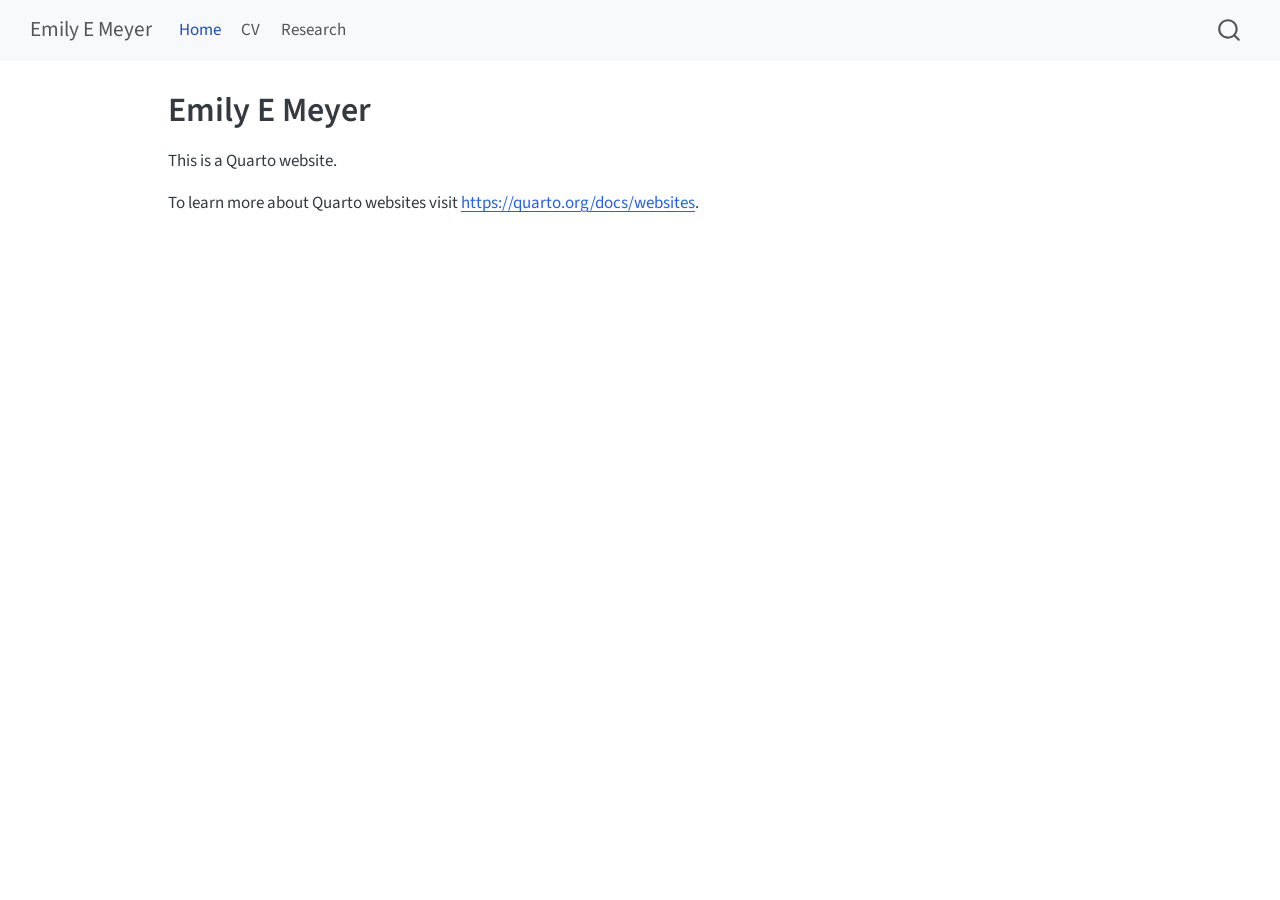
==== docs/index.html @ 0b40ec79 "setup docs folder with render" ====
<!DOCTYPE html>
<html xmlns="http://www.w3.org/1999/xhtml" lang="en" xml:lang="en"><head>

<meta charset="utf-8">
<meta name="generator" content="quarto-1.6.40">

<meta name="viewport" content="width=device-width, initial-scale=1.0, user-scalable=yes">


<title>Emily E Meyer</title>
<style>
code{white-space: pre-wrap;}
span.smallcaps{font-variant: small-caps;}
div.columns{display: flex; gap: min(4vw, 1.5em);}
div.column{flex: auto; overflow-x: auto;}
div.hanging-indent{margin-left: 1.5em; text-indent: -1.5em;}
ul.task-list{list-style: none;}
ul.task-list li input[type="checkbox"] {
  width: 0.8em;
  margin: 0 0.8em 0.2em -1em; /* quarto-specific, see https://github.com/quarto-dev/quarto-cli/issues/4556 */ 
  vertical-align: middle;
}
</style>


<script src="site_libs/quarto-nav/quarto-nav.js"></script>
<script src="site_libs/quarto-nav/headroom.min.js"></script>
<script src="site_libs/clipboard/clipboard.min.js"></script>
<script src="site_libs/quarto-search/autocomplete.umd.js"></script>
<script src="site_libs/quarto-search/fuse.min.js"></script>
<script src="site_libs/quarto-search/quarto-search.js"></script>
<meta name="quarto:offset" content="./">
<script src="site_libs/quarto-html/quarto.js"></script>
<script src="site_libs/quarto-html/popper.min.js"></script>
<script src="site_libs/quarto-html/tippy.umd.min.js"></script>
<script src="site_libs/quarto-html/anchor.min.js"></script>
<link href="site_libs/quarto-html/tippy.css" rel="stylesheet">
<link href="site_libs/quarto-html/quarto-syntax-highlighting-549806ee2085284f45b00abea8c6df48.css" rel="stylesheet" id="quarto-text-highlighting-styles">
<script src="site_libs/bootstrap/bootstrap.min.js"></script>
<link href="site_libs/bootstrap/bootstrap-icons.css" rel="stylesheet">
<link href="site_libs/bootstrap/bootstrap-ddd961a2510921635943dfbbd19534c4.min.css" rel="stylesheet" append-hash="true" id="quarto-bootstrap" data-mode="light">
<script id="quarto-search-options" type="application/json">{
  "location": "navbar",
  "copy-button": false,
  "collapse-after": 3,
  "panel-placement": "end",
  "type": "overlay",
  "limit": 50,
  "keyboard-shortcut": [
    "f",
    "/",
    "s"
  ],
  "show-item-context": false,
  "language": {
    "search-no-results-text": "No results",
    "search-matching-documents-text": "matching documents",
    "search-copy-link-title": "Copy link to search",
    "search-hide-matches-text": "Hide additional matches",
    "search-more-match-text": "more match in this document",
    "search-more-matches-text": "more matches in this document",
    "search-clear-button-title": "Clear",
    "search-text-placeholder": "",
    "search-detached-cancel-button-title": "Cancel",
    "search-submit-button-title": "Submit",
    "search-label": "Search"
  }
}</script>


<link rel="stylesheet" href="styles.css">
</head>

<body class="nav-fixed">

<div id="quarto-search-results"></div>
  <header id="quarto-header" class="headroom fixed-top">
    <nav class="navbar navbar-expand-lg " data-bs-theme="dark">
      <div class="navbar-container container-fluid">
      <div class="navbar-brand-container mx-auto">
    <a class="navbar-brand" href="./index.html">
    <span class="navbar-title">Emily E Meyer</span>
    </a>
  </div>
            <div id="quarto-search" class="" title="Search"></div>
          <button class="navbar-toggler" type="button" data-bs-toggle="collapse" data-bs-target="#navbarCollapse" aria-controls="navbarCollapse" role="menu" aria-expanded="false" aria-label="Toggle navigation" onclick="if (window.quartoToggleHeadroom) { window.quartoToggleHeadroom(); }">
  <span class="navbar-toggler-icon"></span>
</button>
          <div class="collapse navbar-collapse" id="navbarCollapse">
            <ul class="navbar-nav navbar-nav-scroll me-auto">
  <li class="nav-item">
    <a class="nav-link active" href="./index.html" aria-current="page"> 
<span class="menu-text">Home</span></a>
  </li>  
  <li class="nav-item">
    <a class="nav-link" href="./cv.qmd"> 
<span class="menu-text">CV</span></a>
  </li>  
  <li class="nav-item">
    <a class="nav-link" href="./posts/index.qmd"> 
<span class="menu-text">Research</span></a>
  </li>  
</ul>
          </div> <!-- /navcollapse -->
            <div class="quarto-navbar-tools">
</div>
      </div> <!-- /container-fluid -->
    </nav>
</header>
<!-- content -->
<div id="quarto-content" class="quarto-container page-columns page-rows-contents page-layout-article page-navbar">
<!-- sidebar -->
<!-- margin-sidebar -->
    <div id="quarto-margin-sidebar" class="sidebar margin-sidebar zindex-bottom">
        
    </div>
<!-- main -->
<main class="content" id="quarto-document-content">

<header id="title-block-header" class="quarto-title-block default">
<div class="quarto-title">
<h1 class="title">Emily E Meyer</h1>
</div>



<div class="quarto-title-meta">

    
  
    
  </div>
  


</header>


<p>This is a Quarto website.</p>
<p>To learn more about Quarto websites visit <a href="https://quarto.org/docs/websites" class="uri">https://quarto.org/docs/websites</a>.</p>



</main> <!-- /main -->
<script id="quarto-html-after-body" type="application/javascript">
window.document.addEventListener("DOMContentLoaded", function (event) {
  const toggleBodyColorMode = (bsSheetEl) => {
    const mode = bsSheetEl.getAttribute("data-mode");
    const bodyEl = window.document.querySelector("body");
    if (mode === "dark") {
      bodyEl.classList.add("quarto-dark");
      bodyEl.classList.remove("quarto-light");
    } else {
      bodyEl.classList.add("quarto-light");
      bodyEl.classList.remove("quarto-dark");
    }
  }
  const toggleBodyColorPrimary = () => {
    const bsSheetEl = window.document.querySelector("link#quarto-bootstrap");
    if (bsSheetEl) {
      toggleBodyColorMode(bsSheetEl);
    }
  }
  toggleBodyColorPrimary();  
  const icon = "";
  const anchorJS = new window.AnchorJS();
  anchorJS.options = {
    placement: 'right',
    icon: icon
  };
  anchorJS.add('.anchored');
  const isCodeAnnotation = (el) => {
    for (const clz of el.classList) {
      if (clz.startsWith('code-annotation-')) {                     
        return true;
      }
    }
    return false;
  }
  const onCopySuccess = function(e) {
    // button target
    const button = e.trigger;
    // don't keep focus
    button.blur();
    // flash "checked"
    button.classList.add('code-copy-button-checked');
    var currentTitle = button.getAttribute("title");
    button.setAttribute("title", "Copied!");
    let tooltip;
    if (window.bootstrap) {
      button.setAttribute("data-bs-toggle", "tooltip");
      button.setAttribute("data-bs-placement", "left");
      button.setAttribute("data-bs-title", "Copied!");
      tooltip = new bootstrap.Tooltip(button, 
        { trigger: "manual", 
          customClass: "code-copy-button-tooltip",
          offset: [0, -8]});
      tooltip.show();    
    }
    setTimeout(function() {
      if (tooltip) {
        tooltip.hide();
        button.removeAttribute("data-bs-title");
        button.removeAttribute("data-bs-toggle");
        button.removeAttribute("data-bs-placement");
      }
      button.setAttribute("title", currentTitle);
      button.classList.remove('code-copy-button-checked');
    }, 1000);
    // clear code selection
    e.clearSelection();
  }
  const getTextToCopy = function(trigger) {
      const codeEl = trigger.previousElementSibling.cloneNode(true);
      for (const childEl of codeEl.children) {
        if (isCodeAnnotation(childEl)) {
          childEl.remove();
        }
      }
      return codeEl.innerText;
  }
  const clipboard = new window.ClipboardJS('.code-copy-button:not([data-in-quarto-modal])', {
    text: getTextToCopy
  });
  clipboard.on('success', onCopySuccess);
  if (window.document.getElementById('quarto-embedded-source-code-modal')) {
    const clipboardModal = new window.ClipboardJS('.code-copy-button[data-in-quarto-modal]', {
      text: getTextToCopy,
      container: window.document.getElementById('quarto-embedded-source-code-modal')
    });
    clipboardModal.on('success', onCopySuccess);
  }
    var localhostRegex = new RegExp(/^(?:http|https):\/\/localhost\:?[0-9]*\//);
    var mailtoRegex = new RegExp(/^mailto:/);
      var filterRegex = new RegExp('/' + window.location.host + '/');
    var isInternal = (href) => {
        return filterRegex.test(href) || localhostRegex.test(href) || mailtoRegex.test(href);
    }
    // Inspect non-navigation links and adorn them if external
 	var links = window.document.querySelectorAll('a[href]:not(.nav-link):not(.navbar-brand):not(.toc-action):not(.sidebar-link):not(.sidebar-item-toggle):not(.pagination-link):not(.no-external):not([aria-hidden]):not(.dropdown-item):not(.quarto-navigation-tool):not(.about-link)');
    for (var i=0; i<links.length; i++) {
      const link = links[i];
      if (!isInternal(link.href)) {
        // undo the damage that might have been done by quarto-nav.js in the case of
        // links that we want to consider external
        if (link.dataset.originalHref !== undefined) {
          link.href = link.dataset.originalHref;
        }
      }
    }
  function tippyHover(el, contentFn, onTriggerFn, onUntriggerFn) {
    const config = {
      allowHTML: true,
      maxWidth: 500,
      delay: 100,
      arrow: false,
      appendTo: function(el) {
          return el.parentElement;
      },
      interactive: true,
      interactiveBorder: 10,
      theme: 'quarto',
      placement: 'bottom-start',
    };
    if (contentFn) {
      config.content = contentFn;
    }
    if (onTriggerFn) {
      config.onTrigger = onTriggerFn;
    }
    if (onUntriggerFn) {
      config.onUntrigger = onUntriggerFn;
    }
    window.tippy(el, config); 
  }
  const noterefs = window.document.querySelectorAll('a[role="doc-noteref"]');
  for (var i=0; i<noterefs.length; i++) {
    const ref = noterefs[i];
    tippyHover(ref, function() {
      // use id or data attribute instead here
      let href = ref.getAttribute('data-footnote-href') || ref.getAttribute('href');
      try { href = new URL(href).hash; } catch {}
      const id = href.replace(/^#\/?/, "");
      const note = window.document.getElementById(id);
      if (note) {
        return note.innerHTML;
      } else {
        return "";
      }
    });
  }
  const xrefs = window.document.querySelectorAll('a.quarto-xref');
  const processXRef = (id, note) => {
    // Strip column container classes
    const stripColumnClz = (el) => {
      el.classList.remove("page-full", "page-columns");
      if (el.children) {
        for (const child of el.children) {
          stripColumnClz(child);
        }
      }
    }
    stripColumnClz(note)
    if (id === null || id.startsWith('sec-')) {
      // Special case sections, only their first couple elements
      const container = document.createElement("div");
      if (note.children && note.children.length > 2) {
        container.appendChild(note.children[0].cloneNode(true));
        for (let i = 1; i < note.children.length; i++) {
          const child = note.children[i];
          if (child.tagName === "P" && child.innerText === "") {
            continue;
          } else {
            container.appendChild(child.cloneNode(true));
            break;
          }
        }
        if (window.Quarto?.typesetMath) {
          window.Quarto.typesetMath(container);
        }
        return container.innerHTML
      } else {
        if (window.Quarto?.typesetMath) {
          window.Quarto.typesetMath(note);
        }
        return note.innerHTML;
      }
    } else {
      // Remove any anchor links if they are present
      const anchorLink = note.querySelector('a.anchorjs-link');
      if (anchorLink) {
        anchorLink.remove();
      }
      if (window.Quarto?.typesetMath) {
        window.Quarto.typesetMath(note);
      }
      if (note.classList.contains("callout")) {
        return note.outerHTML;
      } else {
        return note.innerHTML;
      }
    }
  }
  for (var i=0; i<xrefs.length; i++) {
    const xref = xrefs[i];
    tippyHover(xref, undefined, function(instance) {
      instance.disable();
      let url = xref.getAttribute('href');
      let hash = undefined; 
      if (url.startsWith('#')) {
        hash = url;
      } else {
        try { hash = new URL(url).hash; } catch {}
      }
      if (hash) {
        const id = hash.replace(/^#\/?/, "");
        const note = window.document.getElementById(id);
        if (note !== null) {
          try {
            const html = processXRef(id, note.cloneNode(true));
            instance.setContent(html);
          } finally {
            instance.enable();
            instance.show();
          }
        } else {
          // See if we can fetch this
          fetch(url.split('#')[0])
          .then(res => res.text())
          .then(html => {
            const parser = new DOMParser();
            const htmlDoc = parser.parseFromString(html, "text/html");
            const note = htmlDoc.getElementById(id);
            if (note !== null) {
              const html = processXRef(id, note);
              instance.setContent(html);
            } 
          }).finally(() => {
            instance.enable();
            instance.show();
          });
        }
      } else {
        // See if we can fetch a full url (with no hash to target)
        // This is a special case and we should probably do some content thinning / targeting
        fetch(url)
        .then(res => res.text())
        .then(html => {
          const parser = new DOMParser();
          const htmlDoc = parser.parseFromString(html, "text/html");
          const note = htmlDoc.querySelector('main.content');
          if (note !== null) {
            // This should only happen for chapter cross references
            // (since there is no id in the URL)
            // remove the first header
            if (note.children.length > 0 && note.children[0].tagName === "HEADER") {
              note.children[0].remove();
            }
            const html = processXRef(null, note);
            instance.setContent(html);
          } 
        }).finally(() => {
          instance.enable();
          instance.show();
        });
      }
    }, function(instance) {
    });
  }
      let selectedAnnoteEl;
      const selectorForAnnotation = ( cell, annotation) => {
        let cellAttr = 'data-code-cell="' + cell + '"';
        let lineAttr = 'data-code-annotation="' +  annotation + '"';
        const selector = 'span[' + cellAttr + '][' + lineAttr + ']';
        return selector;
      }
      const selectCodeLines = (annoteEl) => {
        const doc = window.document;
        const targetCell = annoteEl.getAttribute("data-target-cell");
        const targetAnnotation = annoteEl.getAttribute("data-target-annotation");
        const annoteSpan = window.document.querySelector(selectorForAnnotation(targetCell, targetAnnotation));
        const lines = annoteSpan.getAttribute("data-code-lines").split(",");
        const lineIds = lines.map((line) => {
          return targetCell + "-" + line;
        })
        let top = null;
        let height = null;
        let parent = null;
        if (lineIds.length > 0) {
            //compute the position of the single el (top and bottom and make a div)
            const el = window.document.getElementById(lineIds[0]);
            top = el.offsetTop;
            height = el.offsetHeight;
            parent = el.parentElement.parentElement;
          if (lineIds.length > 1) {
            const lastEl = window.document.getElementById(lineIds[lineIds.length - 1]);
            const bottom = lastEl.offsetTop + lastEl.offsetHeight;
            height = bottom - top;
          }
          if (top !== null && height !== null && parent !== null) {
            // cook up a div (if necessary) and position it 
            let div = window.document.getElementById("code-annotation-line-highlight");
            if (div === null) {
              div = window.document.createElement("div");
              div.setAttribute("id", "code-annotation-line-highlight");
              div.style.position = 'absolute';
              parent.appendChild(div);
            }
            div.style.top = top - 2 + "px";
            div.style.height = height + 4 + "px";
            div.style.left = 0;
            let gutterDiv = window.document.getElementById("code-annotation-line-highlight-gutter");
            if (gutterDiv === null) {
              gutterDiv = window.document.createElement("div");
              gutterDiv.setAttribute("id", "code-annotation-line-highlight-gutter");
              gutterDiv.style.position = 'absolute';
              const codeCell = window.document.getElementById(targetCell);
              const gutter = codeCell.querySelector('.code-annotation-gutter');
              gutter.appendChild(gutterDiv);
            }
            gutterDiv.style.top = top - 2 + "px";
            gutterDiv.style.height = height + 4 + "px";
          }
          selectedAnnoteEl = annoteEl;
        }
      };
      const unselectCodeLines = () => {
        const elementsIds = ["code-annotation-line-highlight", "code-annotation-line-highlight-gutter"];
        elementsIds.forEach((elId) => {
          const div = window.document.getElementById(elId);
          if (div) {
            div.remove();
          }
        });
        selectedAnnoteEl = undefined;
      };
        // Handle positioning of the toggle
    window.addEventListener(
      "resize",
      throttle(() => {
        elRect = undefined;
        if (selectedAnnoteEl) {
          selectCodeLines(selectedAnnoteEl);
        }
      }, 10)
    );
    function throttle(fn, ms) {
    let throttle = false;
    let timer;
      return (...args) => {
        if(!throttle) { // first call gets through
            fn.apply(this, args);
            throttle = true;
        } else { // all the others get throttled
            if(timer) clearTimeout(timer); // cancel #2
            timer = setTimeout(() => {
              fn.apply(this, args);
              timer = throttle = false;
            }, ms);
        }
      };
    }
      // Attach click handler to the DT
      const annoteDls = window.document.querySelectorAll('dt[data-target-cell]');
      for (const annoteDlNode of annoteDls) {
        annoteDlNode.addEventListener('click', (event) => {
          const clickedEl = event.target;
          if (clickedEl !== selectedAnnoteEl) {
            unselectCodeLines();
            const activeEl = window.document.querySelector('dt[data-target-cell].code-annotation-active');
            if (activeEl) {
              activeEl.classList.remove('code-annotation-active');
            }
            selectCodeLines(clickedEl);
            clickedEl.classList.add('code-annotation-active');
          } else {
            // Unselect the line
            unselectCodeLines();
            clickedEl.classList.remove('code-annotation-active');
          }
        });
      }
  const findCites = (el) => {
    const parentEl = el.parentElement;
    if (parentEl) {
      const cites = parentEl.dataset.cites;
      if (cites) {
        return {
          el,
          cites: cites.split(' ')
        };
      } else {
        return findCites(el.parentElement)
      }
    } else {
      return undefined;
    }
  };
  var bibliorefs = window.document.querySelectorAll('a[role="doc-biblioref"]');
  for (var i=0; i<bibliorefs.length; i++) {
    const ref = bibliorefs[i];
    const citeInfo = findCites(ref);
    if (citeInfo) {
      tippyHover(citeInfo.el, function() {
        var popup = window.document.createElement('div');
        citeInfo.cites.forEach(function(cite) {
          var citeDiv = window.document.createElement('div');
          citeDiv.classList.add('hanging-indent');
          citeDiv.classList.add('csl-entry');
          var biblioDiv = window.document.getElementById('ref-' + cite);
          if (biblioDiv) {
            citeDiv.innerHTML = biblioDiv.innerHTML;
          }
          popup.appendChild(citeDiv);
        });
        return popup.innerHTML;
      });
    }
  }
});
</script>
</div> <!-- /content -->




</body></html>
---- docs/site_libs/quarto-html/tippy.css ----
.tippy-box[data-animation=fade][data-state=hidden]{opacity:0}[data-tippy-root]{max-width:calc(100vw - 10px)}.tippy-box{position:relative;background-color:#333;color:#fff;border-radius:4px;font-size:14px;line-height:1.4;white-space:normal;outline:0;transition-property:transform,visibility,opacity}.tippy-box[data-placement^=top]>.tippy-arrow{bottom:0}.tippy-box[data-placement^=top]>.tippy-arrow:before{bottom:-7px;left:0;border-width:8px 8px 0;border-top-color:initial;transform-origin:center top}.tippy-box[data-placement^=bottom]>.tippy-arrow{top:0}.tippy-box[data-placement^=bottom]>.tippy-arrow:before{top:-7px;left:0;border-width:0 8px 8px;border-bottom-color:initial;transform-origin:center bottom}.tippy-box[data-placement^=left]>.tippy-arrow{right:0}.tippy-box[data-placement^=left]>.tippy-arrow:before{border-width:8px 0 8px 8px;border-left-color:initial;right:-7px;transform-origin:center left}.tippy-box[data-placement^=right]>.tippy-arrow{left:0}.tippy-box[data-placement^=right]>.tippy-arrow:before{left:-7px;border-width:8px 8px 8px 0;border-right-color:initial;transform-origin:center right}.tippy-box[data-inertia][data-state=visible]{transition-timing-function:cubic-bezier(.54,1.5,.38,1.11)}.tippy-arrow{width:16px;height:16px;color:#333}.tippy-arrow:before{content:"";position:absolute;border-color:transparent;border-style:solid}.tippy-content{position:relative;padding:5px 9px;z-index:1}
---- docs/site_libs/quarto-html/quarto-syntax-highlighting-549806ee2085284f45b00abea8c6df48.css ----
/* quarto syntax highlight colors */
:root {
  --quarto-hl-ot-color: #003B4F;
  --quarto-hl-at-color: #657422;
  --quarto-hl-ss-color: #20794D;
  --quarto-hl-an-color: #5E5E5E;
  --quarto-hl-fu-color: #4758AB;
  --quarto-hl-st-color: #20794D;
  --quarto-hl-cf-color: #003B4F;
  --quarto-hl-op-color: #5E5E5E;
  --quarto-hl-er-color: #AD0000;
  --quarto-hl-bn-color: #AD0000;
  --quarto-hl-al-color: #AD0000;
  --quarto-hl-va-color: #111111;
  --quarto-hl-bu-color: inherit;
  --quarto-hl-ex-color: inherit;
  --quarto-hl-pp-color: #AD0000;
  --quarto-hl-in-color: #5E5E5E;
  --quarto-hl-vs-color: #20794D;
  --quarto-hl-wa-color: #5E5E5E;
  --quarto-hl-do-color: #5E5E5E;
  --quarto-hl-im-color: #00769E;
  --quarto-hl-ch-color: #20794D;
  --quarto-hl-dt-color: #AD0000;
  --quarto-hl-fl-color: #AD0000;
  --quarto-hl-co-color: #5E5E5E;
  --quarto-hl-cv-color: #5E5E5E;
  --quarto-hl-cn-color: #8f5902;
  --quarto-hl-sc-color: #5E5E5E;
  --quarto-hl-dv-color: #AD0000;
  --quarto-hl-kw-color: #003B4F;
}

/* other quarto variables */
:root {
  --quarto-font-monospace: SFMono-Regular, Menlo, Monaco, Consolas, "Liberation Mono", "Courier New", monospace;
}

pre > code.sourceCode > span {
  color: #003B4F;
}

code span {
  color: #003B4F;
}

code.sourceCode > span {
  color: #003B4F;
}

div.sourceCode,
div.sourceCode pre.sourceCode {
  color: #003B4F;
}

code span.ot {
  color: #003B4F;
  font-style: inherit;
}

code span.at {
  color: #657422;
  font-style: inherit;
}

code span.ss {
  color: #20794D;
  font-style: inherit;
}

code span.an {
  color: #5E5E5E;
  font-style: inherit;
}

code span.fu {
  color: #4758AB;
  font-style: inherit;
}

code span.st {
  color: #20794D;
  font-style: inherit;
}

code span.cf {
  color: #003B4F;
  font-weight: bold;
  font-style: inherit;
}

code span.op {
  color: #5E5E5E;
  font-style: inherit;
}

code span.er {
  color: #AD0000;
  font-style: inherit;
}

code span.bn {
  color: #AD0000;
  font-style: inherit;
}

code span.al {
  color: #AD0000;
  font-style: inherit;
}

code span.va {
  color: #111111;
  font-style: inherit;
}

code span.bu {
  font-style: inherit;
}

code span.ex {
  font-style: inherit;
}

code span.pp {
  color: #AD0000;
  font-style: inherit;
}

code span.in {
  color: #5E5E5E;
  font-style: inherit;
}

code span.vs {
  color: #20794D;
  font-style: inherit;
}

code span.wa {
  color: #5E5E5E;
  font-style: italic;
}

code span.do {
  color: #5E5E5E;
  font-style: italic;
}

code span.im {
  color: #00769E;
  font-style: inherit;
}

code span.ch {
  color: #20794D;
  font-style: inherit;
}

code span.dt {
  color: #AD0000;
  font-style: inherit;
}

code span.fl {
  color: #AD0000;
  font-style: inherit;
}

code span.co {
  color: #5E5E5E;
  font-style: inherit;
}

code span.cv {
  color: #5E5E5E;
  font-style: italic;
}

code span.cn {
  color: #8f5902;
  font-style: inherit;
}

code span.sc {
  color: #5E5E5E;
  font-style: inherit;
}

code span.dv {
  color: #AD0000;
  font-style: inherit;
}

code span.kw {
  color: #003B4F;
  font-weight: bold;
  font-style: inherit;
}

.prevent-inlining {
  content: "</";
}

/*# sourceMappingURL=ae99138f4fbc2fb4c9f5e5cd69c22459.css.map */
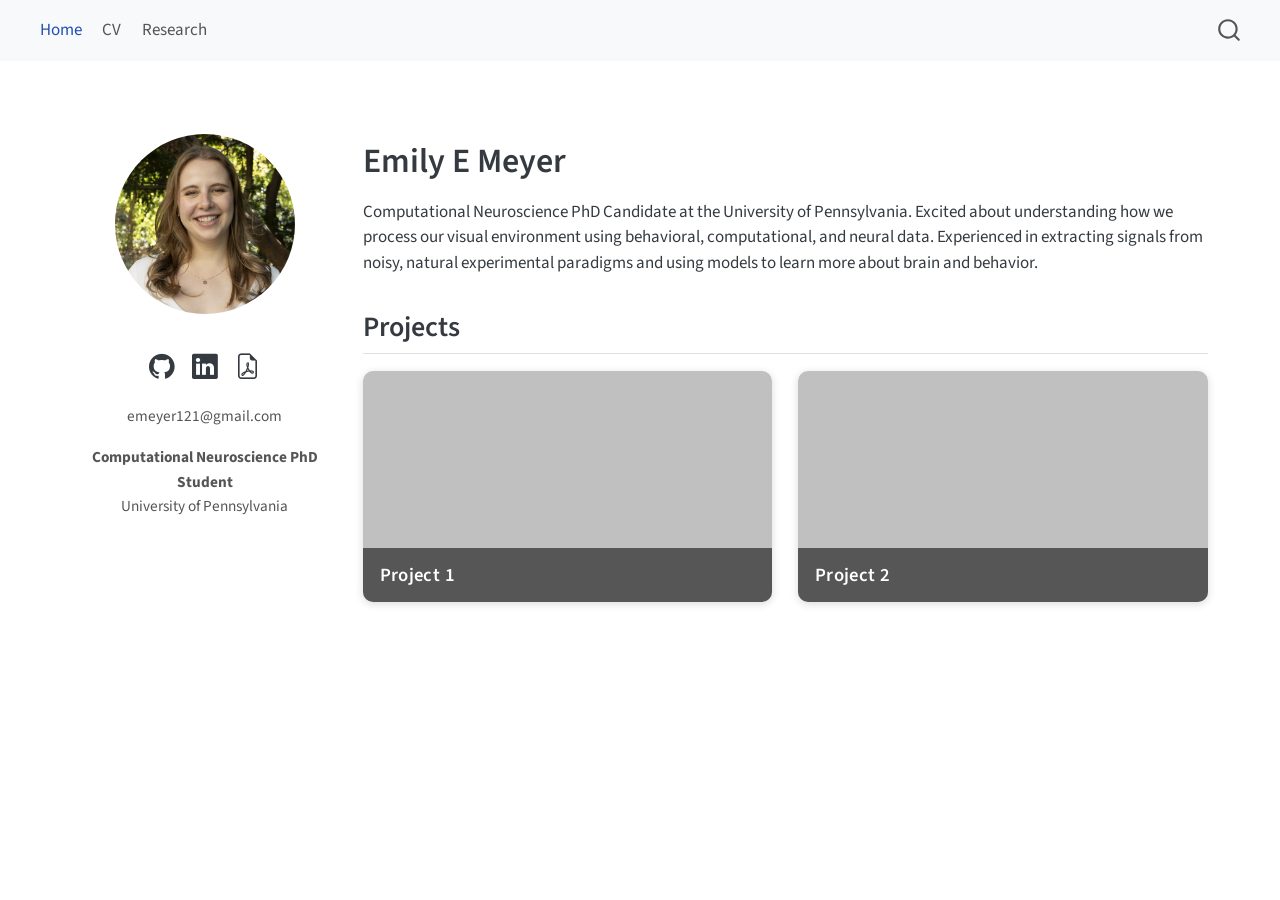
==== commit a94b43c4: "build docs for index page" ====
--- a/docs/index.html
+++ b/docs/index.html
@@ -77,11 +77,6 @@
   <header id="quarto-header" class="headroom fixed-top">
     <nav class="navbar navbar-expand-lg " data-bs-theme="dark">
       <div class="navbar-container container-fluid">
-      <div class="navbar-brand-container mx-auto">
-    <a class="navbar-brand" href="./index.html">
-    <span class="navbar-title">Emily E Meyer</span>
-    </a>
-  </div>
             <div id="quarto-search" class="" title="Search"></div>
           <button class="navbar-toggler" type="button" data-bs-toggle="collapse" data-bs-target="#navbarCollapse" aria-controls="navbarCollapse" role="menu" aria-expanded="false" aria-label="Toggle navigation" onclick="if (window.quartoToggleHeadroom) { window.quartoToggleHeadroom(); }">
   <span class="navbar-toggler-icon"></span>
@@ -108,36 +103,59 @@
     </nav>
 </header>
 <!-- content -->
-<div id="quarto-content" class="quarto-container page-columns page-rows-contents page-layout-article page-navbar">
+<div id="quarto-content" class="quarto-container page-columns page-rows-contents page-layout-full page-navbar">
 <!-- sidebar -->
 <!-- margin-sidebar -->
-    <div id="quarto-margin-sidebar" class="sidebar margin-sidebar zindex-bottom">
-        
-    </div>
+    
 <!-- main -->
-<main class="content" id="quarto-document-content">
-
-<header id="title-block-header" class="quarto-title-block default">
-<div class="quarto-title">
-<h1 class="title">Emily E Meyer</h1>
-</div>
-
-
-
-<div class="quarto-title-meta">
-
-    
-  
-    
-  </div>
-  
-
-
-</header>
-
-
-<p>This is a Quarto website.</p>
-<p>To learn more about Quarto websites visit <a href="https://quarto.org/docs/websites" class="uri">https://quarto.org/docs/websites</a>.</p>
+<main class="content column-page" id="quarto-document-content"><header id="title-block-header" class="quarto-title-block"></header>
+
+
+
+
+<div class="grid">
+<div class="g-col-3">
+<div class="sidebar-container">
+<p><img src="assets/headshot.png" class="profile-pic img-fluid"></p>
+<div class="social-icons">
+  <a href="https://github.com/yourusername" target="_blank">
+    <i class="bi bi-github"></i>
+  </a>
+  <a href="https://linkedin.com/in/yourusername" target="_blank">
+    <i class="bi bi-linkedin"></i>
+  </a>
+  <a href="assets/cv.pdf" target="_blank">
+    <i class="bi bi-file-earmark-pdf"></i>
+  </a>
+</div>
+<div class="contact-info">
+<p>emeyer121@gmail.com</p>
+<p><strong>Computational Neuroscience PhD Student</strong><br>
+University of Pennsylvania</p>
+</div>
+</div>
+</div>
+<section id="emily-e-meyer" class="level1 g-col-9">
+<h1>Emily E Meyer</h1>
+<p>Computational Neuroscience PhD Candidate at the University of Pennsylvania. Excited about understanding how we process our visual environment using behavioral, computational, and neural data. Experienced in extracting signals from noisy, natural experimental paradigms and using models to learn more about brain and behavior.</p>
+<section id="projects" class="level2">
+<h2 class="anchored" data-anchor-id="projects">Projects</h2>
+<div class="project-grid">
+
+  <a href="posts/project1/index.html" class="project-card">
+    <div class="project-img-placeholder"></div>
+    <div class="project-overlay"><span>Project 1</span></div>
+  </a>
+
+  <a href="posts/project2/index.html" class="project-card">
+    <div class="project-img-placeholder"></div>
+    <div class="project-overlay"><span>Project 2</span></div>
+  </a>
+
+</div>
+</section>
+</section>
+</div>
 
 
 
--- a/docs/styles.css
+++ b/docs/styles.css
@@ -0,0 +1,94 @@
+/* css styles */
+/* ── Sidebar ───────────────────────────── */
+.sidebar-container {
+  display: flex;
+  flex-direction: column;
+  align-items: center;
+  text-align: center;
+  padding: 1.5rem 1rem;
+  gap: 1rem;
+}
+
+.profile-pic {
+  width: 180px;
+  height: 180px;
+  object-fit: cover;
+  border-radius: 50%;       /* circular crop */
+  display: block;
+  margin: 0 auto;
+}
+
+/* ── Social Icons ──────────────────────── */
+.social-icons {
+  display: flex;
+  gap: 1rem;
+  justify-content: center;
+  font-size: 1.5rem;
+}
+
+.social-icons a {
+  color: inherit;
+  transition: color 0.2s ease;
+}
+
+.social-icons a:hover {
+  color: #0366d6;           /* swap for your accent color later */
+}
+
+/* ── Contact Info ──────────────────────── */
+.contact-info {
+  font-size: 0.9rem;
+  line-height: 1.6;
+  color: #555;
+}
+
+/* ── Project Cards ─────────────────────── */
+.project-grid {
+  display: grid;
+  grid-template-columns: repeat(2, 1fr);
+  gap: 1.5rem;
+  margin-top: 1rem;
+}
+
+.project-card {
+  position: relative;
+  display: block;
+  overflow: hidden;
+  border-radius: 10px;
+  text-decoration: none;
+  aspect-ratio: 16 / 9;    /* consistent card shape */
+  box-shadow: 0 2px 8px rgba(0,0,0,0.15);
+  transition: transform 0.3s ease, box-shadow 0.3s ease;
+}
+
+.project-card:hover {
+  transform: translateY(-4px);
+  box-shadow: 0 6px 16px rgba(0,0,0,0.2);
+}
+
+.project-card img {
+  width: 100%;
+  height: 100%;
+  object-fit: cover;
+  display: block;
+}
+
+/* placeholder color until you have real images */
+.project-img-placeholder {
+  width: 100%;
+  height: 100%;
+  background-color: #c0c0c0;
+}
+
+.project-overlay {
+  position: absolute;
+  bottom: 0;
+  left: 0;
+  right: 0;
+  background: rgba(0, 0, 0, 0.55);
+  color: white;
+  padding: 0.75rem 1rem;
+  font-size: 1.1rem;
+  font-weight: 600;
+  letter-spacing: 0.02em;
+}
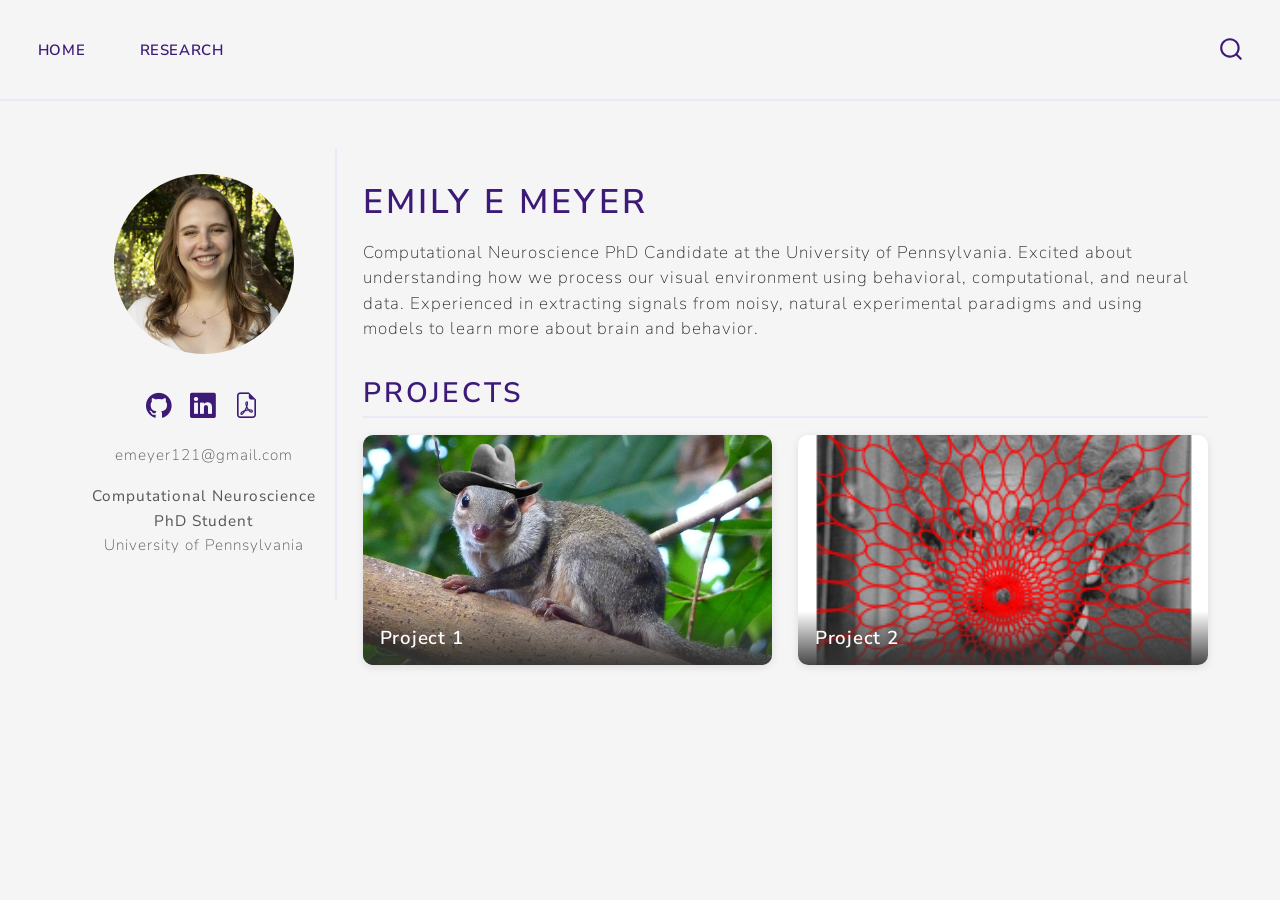
==== commit 182ee230: "render docs with style updates" ====
--- a/docs/index.html
+++ b/docs/index.html
@@ -38,7 +38,7 @@
 <link href="site_libs/quarto-html/quarto-syntax-highlighting-549806ee2085284f45b00abea8c6df48.css" rel="stylesheet" id="quarto-text-highlighting-styles">
 <script src="site_libs/bootstrap/bootstrap.min.js"></script>
 <link href="site_libs/bootstrap/bootstrap-icons.css" rel="stylesheet">
-<link href="site_libs/bootstrap/bootstrap-ddd961a2510921635943dfbbd19534c4.min.css" rel="stylesheet" append-hash="true" id="quarto-bootstrap" data-mode="light">
+<link href="site_libs/bootstrap/bootstrap-954bb99f313eb32729b46c2f1ee35968.min.css" rel="stylesheet" append-hash="true" id="quarto-bootstrap" data-mode="light">
 <script id="quarto-search-options" type="application/json">{
   "location": "navbar",
   "copy-button": false,
@@ -88,10 +88,6 @@
 <span class="menu-text">Home</span></a>
   </li>  
   <li class="nav-item">
-    <a class="nav-link" href="./cv.qmd"> 
-<span class="menu-text">CV</span></a>
-  </li>  
-  <li class="nav-item">
     <a class="nav-link" href="./posts/index.qmd"> 
 <span class="menu-text">Research</span></a>
   </li>  
@@ -118,10 +114,10 @@
 <div class="sidebar-container">
 <p><img src="assets/headshot.png" class="profile-pic img-fluid"></p>
 <div class="social-icons">
-  <a href="https://github.com/yourusername" target="_blank">
+  <a href="https://github.com/emeyer121" target="_blank">
     <i class="bi bi-github"></i>
   </a>
-  <a href="https://linkedin.com/in/yourusername" target="_blank">
+  <a href="https://linkedin.com/in/emeyer121" target="_blank">
     <i class="bi bi-linkedin"></i>
   </a>
   <a href="assets/cv.pdf" target="_blank">
@@ -143,12 +139,12 @@
 <div class="project-grid">
 
   <a href="posts/project1/index.html" class="project-card">
-    <div class="project-img-placeholder"></div>
+    <img src="assets/shrew.png" alt="Project 1">
     <div class="project-overlay"><span>Project 1</span></div>
   </a>
 
   <a href="posts/project2/index.html" class="project-card">
-    <div class="project-img-placeholder"></div>
+    <img src="assets/einstein_windows.png" alt="Project 2">
     <div class="project-overlay"><span>Project 2</span></div>
   </a>
 
--- a/docs/styles.css
+++ b/docs/styles.css
@@ -1,5 +1,36 @@
-/* css styles */
-/* ── Sidebar ───────────────────────────── */
+/* ── Quiet Light Purple Palette ─────────── */
+:root {
+  --accent-primary: #3D1A78;      /* deep dark indigo-purple ← updated */
+  --accent-secondary: #2A4F8A;    /* deeper slate blue ← updated */
+  --accent-light: #EDE8F5;        /* pale lavender - keep as is */
+  --accent-code: #6B2FAE;         /* deeper code purple ← updated */
+  --bg-main: #F5F5F5;             /* warm off-white - keep as is */
+  --text-main: #2C2C2C;           /* very dark purple instead of charcoal ← updated */
+  --text-subtle: #555555;         /* muted dark purple instead of grey ← updated */
+}
+
+/* ── Global ─────────────────────────────── */
+body {
+  background-color: var(--bg-main);
+  color: var(--text-main);
+}
+
+/* ── Navbar ─────────────────────────────── */
+.navbar {
+  border-bottom: 2px solid var(--accent-light);
+  background-color: var(--bg-main) !important;
+}
+
+.nav-link {
+  color: var(--accent-primary) !important;
+  letter-spacing: 0.04em;        /* lux has wide tracking - lean into it */
+}
+
+.nav-link:hover {
+  color: var(--accent-secondary) !important;
+}
+
+/* ── Sidebar ─────────────────────────────── */
 .sidebar-container {
   display: flex;
   flex-direction: column;
@@ -7,18 +38,19 @@
   text-align: center;
   padding: 1.5rem 1rem;
   gap: 1rem;
+  border-right: 2px solid var(--accent-light);
 }
 
 .profile-pic {
   width: 180px;
   height: 180px;
   object-fit: cover;
-  border-radius: 50%;       /* circular crop */
+  border-radius: 50%;
   display: block;
   margin: 0 auto;
 }
 
-/* ── Social Icons ──────────────────────── */
+/* ── Social Icons ───────────────────────── */
 .social-icons {
   display: flex;
   gap: 1rem;
@@ -27,22 +59,41 @@
 }
 
 .social-icons a {
-  color: inherit;
+  color: var(--accent-primary);
   transition: color 0.2s ease;
 }
 
 .social-icons a:hover {
-  color: #0366d6;           /* swap for your accent color later */
+  color: var(--accent-secondary);
 }
 
-/* ── Contact Info ──────────────────────── */
+/* ── Contact Info ───────────────────────── */
 .contact-info {
   font-size: 0.9rem;
   line-height: 1.6;
-  color: #555;
+  color: var(--text-subtle);
 }
 
-/* ── Project Cards ─────────────────────── */
+/* ── Headings ───────────────────────────── */
+h1, h2, h3 {
+  color: var(--accent-primary);
+}
+
+h2 {
+  border-bottom: 2px solid var(--accent-light);
+  padding-bottom: 0.3rem;
+}
+
+/* ── Links ──────────────────────────────── */
+a {
+  color: var(--accent-primary);
+}
+
+a:hover {
+  color: var(--accent-secondary);
+}
+
+/* ── Project Cards ──────────────────────── */
 .project-grid {
   display: grid;
   grid-template-columns: repeat(2, 1fr);
@@ -56,28 +107,22 @@
   overflow: hidden;
   border-radius: 10px;
   text-decoration: none;
-  aspect-ratio: 16 / 9;    /* consistent card shape */
-  box-shadow: 0 2px 8px rgba(0,0,0,0.15);
+  aspect-ratio: 16 / 9;
+  box-shadow: 0 2px 8px rgba(0,0,0,0.1);
   transition: transform 0.3s ease, box-shadow 0.3s ease;
 }
 
 .project-card:hover {
   transform: translateY(-4px);
-  box-shadow: 0 6px 16px rgba(0,0,0,0.2);
+  box-shadow: 0 6px 16px rgba(123, 61, 185, 0.25);
 }
 
 .project-card img {
   width: 100%;
   height: 100%;
-  object-fit: cover;
+  object-fit: cover;             /* ← auto crop and fill */
+  object-position: center;       /* ← center focal point */
   display: block;
-}
-
-/* placeholder color until you have real images */
-.project-img-placeholder {
-  width: 100%;
-  height: 100%;
-  background-color: #c0c0c0;
 }
 
 .project-overlay {
@@ -85,10 +130,67 @@
   bottom: 0;
   left: 0;
   right: 0;
-  background: rgba(0, 0, 0, 0.55);
+  background: linear-gradient(
+    transparent,
+    rgba(50, 50, 50, 0.9)       /* ← dark gray instead of purple */
+  );
   color: white;
   padding: 0.75rem 1rem;
   font-size: 1.1rem;
   font-weight: 600;
-  letter-spacing: 0.02em;
+  letter-spacing: 0.04em;
+}
+
+/* ── Code Blocks (Quiet Light feel) ─────── */
+pre {
+  background-color: #FAFAFA;
+  border: 1px solid var(--accent-light);
+  border-left: 4px solid var(--accent-primary);
+  border-radius: 6px;
+}
+
+code {
+  color: var(--accent-code);
+  background-color: var(--accent-light);
+  padding: 0.15em 0.35em;
+  border-radius: 4px;
+  font-size: 0.9em;
+}
+
+/* ── Blockquotes (for insights/callouts) ── */
+blockquote {
+  border-left: 4px solid var(--accent-primary);
+  background-color: var(--accent-light);
+  padding: 0.75rem 1rem;
+  border-radius: 0 8px 8px 0;
+  color: var(--text-subtle);
+  font-style: normal;
+}
+
+/* ── Project/Blog Post Pages ─────────────── */
+.quarto-title {
+  border-bottom: 3px solid var(--accent-primary);
+  padding-bottom: 0.5rem;
+  margin-bottom: 1.5rem;
+}
+
+/* Spacious feel for visualization pages */
+.column-page {
+  max-width: 1200px;
+}
+
+/* TOC styling */
+#TOC a {
+  color: var(--text-subtle);
+}
+
+#TOC a:hover {
+  color: var(--accent-primary);
+}
+
+#TOC .active {
+  color: var(--accent-primary);
+  font-weight: 600;
+  border-left: 2px solid var(--accent-primary);
+  padding-left: 0.5rem;
 }
